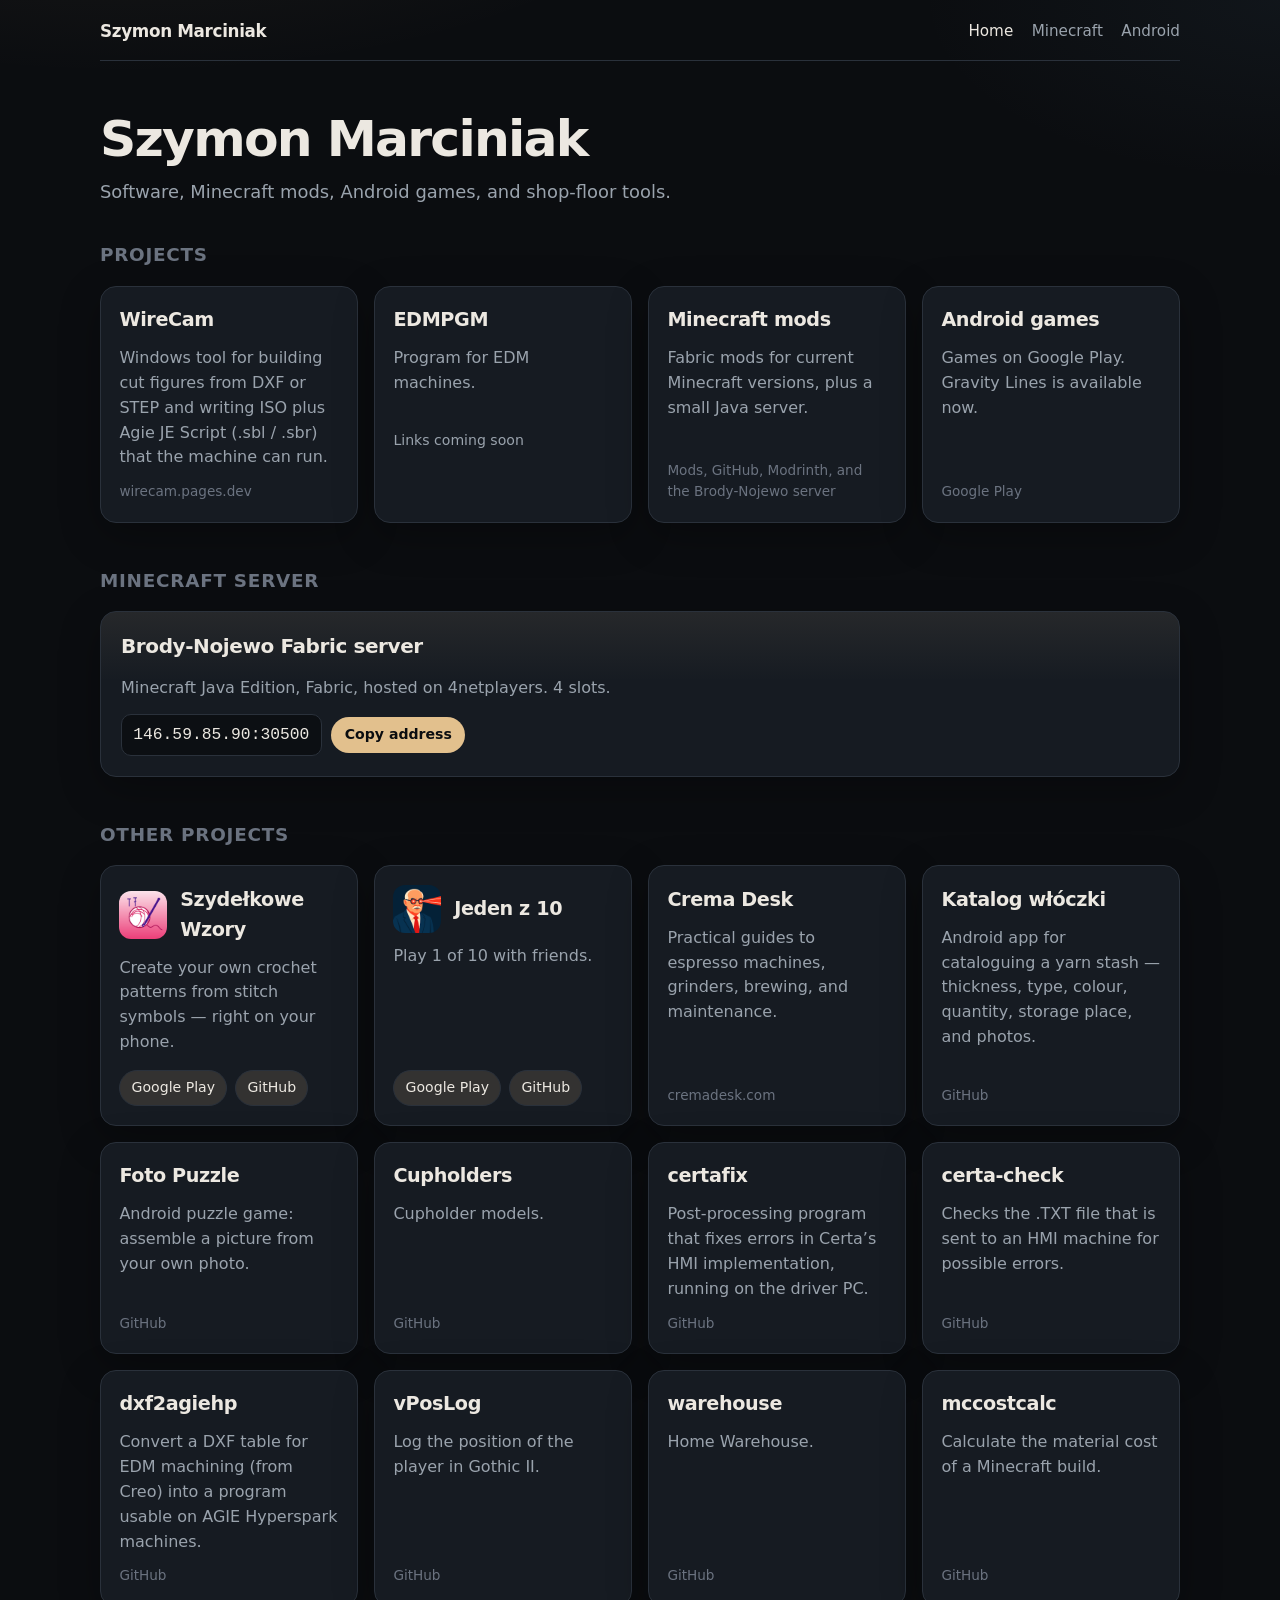
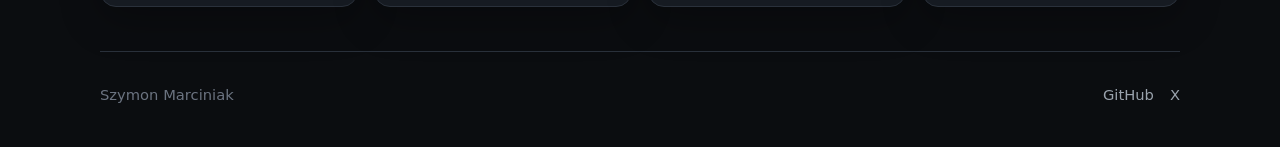
==== index.html @ 4e4fa3a3 "Add personal homepage Static site with project cards, Minecraft mods and the Brody-Nojewo server, An" ====
<!DOCTYPE html>
<html lang="en">
<head>
  <meta charset="utf-8">
  <meta name="viewport" content="width=device-width, initial-scale=1">
  <title>Szymon Marciniak</title>
  <meta name="description" content="Projects by Szymon Marciniak — WireCam, Minecraft mods, Android games, and other tools.">
  <link rel="icon" href="/assets/favicon.svg" type="image/svg+xml">
  <link rel="stylesheet" href="/assets/style.css">
</head>
<body>
  <header class="site-header wrap">
    <a class="wordmark" href="/">Szymon Marciniak</a>
    <nav class="nav" aria-label="Primary">
      <a href="/" aria-current="page">Home</a>
      <a href="/minecraft/">Minecraft</a>
      <a href="/android/">Android</a>
    </nav>
  </header>
  <main>
    <section class="hero wrap">
      <h1>Szymon Marciniak</h1>
      <p class="lede">Software, Minecraft mods, Android games, and shop-floor tools.</p>
    </section>

    <section class="section wrap" id="projects">
      <h2>Projects</h2>
      <div class="grid">
        <a class="card" href="https://wirecam.pages.dev">
          <h3>WireCam</h3>
          <p>Windows tool for building cut figures from DXF or STEP and writing ISO plus Agie JE Script (.sbl / .sbr) that the machine can run.</p>
          <span class="meta">wirecam.pages.dev</span>
        </a>

        <!--
          EDMPGM — program for EDM machines.
          Links will be added later. When they arrive, replace the placeholder
          paragraph with links, for example:
            <div class="actions">
              <a class="btn" href="https://…">Website</a>
              <a class="btn" href="https://github.com/VashaTS/…">GitHub</a>
              <a class="btn" href="…">Download</a>
            </div>
        -->
        <article class="card" id="edmpgm">
          <h3>EDMPGM</h3>
          <p>Program for EDM machines.</p>
          <p class="soon">Links coming soon</p>
        </article>

        <a class="card" href="/minecraft/">
          <h3>Minecraft mods</h3>
          <p>Fabric mods for current Minecraft versions, plus a small Java server.</p>
          <span class="meta">Mods, GitHub, Modrinth, and the Brody-Nojewo server</span>
        </a>

        <a class="card" href="/android/">
          <h3>Android games</h3>
          <p>Games on Google Play. Gravity Lines is available now.</p>
          <span class="meta">Google Play</span>
        </a>
      </div>
    </section>

    <section class="section wrap" id="minecraft-server">
      <h2>Minecraft server</h2>
    <article class="server" id="server">
      <h3>Brody-Nojewo Fabric server</h3>
      <p>Minecraft Java Edition, Fabric, hosted on 4netplayers. 4 slots.</p>
      <div class="address-row">
        <code class="address" id="server-address">146.59.85.90:30500</code>
        <button type="button" class="copy-btn" data-copy="146.59.85.90:30500" aria-label="Copy server address 146.59.85.90:30500">Copy address</button>
      </div>
    </article>
    </section>

    <section class="section wrap" id="other">
      <h2>Other projects</h2>
      <div class="grid">
        <article class="card">
          <div class="card-head">
            <img class="icon" src="/assets/icons/szydelkowe-wzory.png" alt="" width="48" height="48">
            <h3>Szydełkowe Wzory</h3>
          </div>
          <p>Create your own crochet patterns from stitch symbols — right on your phone.</p>
          <div class="actions">
            <a class="btn" href="https://play.google.com/store/apps/details?id=pl.szydelko.szydelkowe_wzory">Google Play</a>
            <a class="btn" href="https://github.com/VashaTS/szydelkowe-wzory">GitHub</a>
          </div>
        </article>
        <article class="card">
          <div class="card-head">
            <img class="icon" src="/assets/icons/jeden-z-10.png" alt="" width="48" height="48">
            <h3>Jeden z 10</h3>
          </div>
          <p>Play 1 of 10 with friends.</p>
          <div class="actions">
            <a class="btn" href="https://play.google.com/store/apps/details?id=net.szymonmarciniak.jeden_z_dziesieciu_v2">Google Play</a>
            <a class="btn" href="https://github.com/VashaTS/jedenz10">GitHub</a>
          </div>
        </article>
        <a class="card" href="https://cremadesk.com">
          <h3>Crema Desk</h3>
          <p>Practical guides to espresso machines, grinders, brewing, and maintenance.</p>
          <span class="meta">cremadesk.com</span>
        </a>
        <a class="card" href="https://github.com/VashaTS/katalog-wloczki">
          <h3>Katalog włóczki</h3>
          <p>Android app for cataloguing a yarn stash — thickness, type, colour, quantity, storage place, and photos.</p>
          <span class="meta">GitHub</span>
        </a>
        <a class="card" href="https://github.com/VashaTS/foto-puzzle">
          <h3>Foto Puzzle</h3>
          <p>Android puzzle game: assemble a picture from your own photo.</p>
          <span class="meta">GitHub</span>
        </a>
        <a class="card" href="https://github.com/VashaTS/cupholders">
          <h3>Cupholders</h3>
          <p>Cupholder models.</p>
          <span class="meta">GitHub</span>
        </a>
        <a class="card" href="https://github.com/VashaTS/certafix">
          <h3>certafix</h3>
          <p>Post-processing program that fixes errors in Certa’s HMI implementation, running on the driver PC.</p>
          <span class="meta">GitHub</span>
        </a>
        <a class="card" href="https://github.com/VashaTS/certa-check">
          <h3>certa-check</h3>
          <p>Checks the .TXT file that is sent to an HMI machine for possible errors.</p>
          <span class="meta">GitHub</span>
        </a>
        <a class="card" href="https://github.com/VashaTS/dxf2agiehp">
          <h3>dxf2agiehp</h3>
          <p>Convert a DXF table for EDM machining (from Creo) into a program usable on AGIE Hyperspark machines.</p>
          <span class="meta">GitHub</span>
        </a>
        <a class="card" href="https://github.com/VashaTS/vPosLog">
          <h3>vPosLog</h3>
          <p>Log the position of the player in Gothic II.</p>
          <span class="meta">GitHub</span>
        </a>
        <a class="card" href="https://github.com/VashaTS/warehouse">
          <h3>warehouse</h3>
          <p>Home Warehouse.</p>
          <span class="meta">GitHub</span>
        </a>
        <a class="card" href="https://github.com/VashaTS/mccostcalc">
          <h3>mccostcalc</h3>
          <p>Calculate the material cost of a Minecraft build.</p>
          <span class="meta">GitHub</span>
        </a>
      </div>
    </section>
  </main>
  <footer class="site-footer wrap">
    <div>Szymon Marciniak</div>
    <div class="footer-links">
      <a href="https://github.com/VashaTS">GitHub</a>
      <a href="https://x.com/Vsh333">X</a>
    </div>
  </footer>
  <script src="/assets/site.js" defer></script>
</body>
</html>
---- assets/style.css ----
/* Shared styles for the homepage. Edit colours and type here. */
:root {
  --bg: #0b0d10;
  --bg-elev: #12161c;
  --bg-card: #161b22;
  --bg-card-hover: #1b2129;
  --line: #2a313b;
  --text: #ece8e1;
  --muted: #9aa3ad;
  --faint: #6b7380;
  --accent: #e2c08d;
  --accent-dim: rgba(226, 192, 141, 0.14);
  --ok: #9dcfb0;
  --radius: 16px;
  --shadow: 0 12px 40px rgba(0, 0, 0, 0.28);
  --sans: "Segoe UI", "Helvetica Neue", system-ui, -apple-system, sans-serif;
  --mono: "ui-monospace", "SFMono-Regular", "Cascadia Code", "Consolas", monospace;
}

* { box-sizing: border-box; }
html { color-scheme: dark; scroll-behavior: smooth; }
body {
  margin: 0;
  min-height: 100vh;
  font-family: var(--sans);
  background:
    radial-gradient(1200px 500px at 10% -10%, rgba(226, 192, 141, 0.08), transparent 50%),
    radial-gradient(800px 400px at 100% 0%, rgba(90, 130, 160, 0.07), transparent 45%),
    var(--bg);
  color: var(--text);
  line-height: 1.55;
  font-size: 1rem;
}

a { color: var(--accent); text-decoration-thickness: 1px; text-underline-offset: 0.18em; }
a:hover { color: #f0d3a8; }
img { max-width: 100%; height: auto; }

.wrap {
  width: min(1080px, calc(100% - 2.5rem));
  margin: 0 auto;
}

.site-header {
  display: flex;
  align-items: center;
  justify-content: space-between;
  gap: 1rem;
  padding: 1.15rem 0 1rem;
  border-bottom: 1px solid var(--line);
}
.wordmark {
  color: var(--text);
  text-decoration: none;
  font-weight: 650;
  letter-spacing: -0.02em;
  font-size: 1.05rem;
}
.wordmark:hover { color: var(--text); }
.nav { display: flex; gap: 1.15rem; flex-wrap: wrap; }
.nav a {
  color: var(--muted);
  text-decoration: none;
  font-size: 0.95rem;
}
.nav a:hover, .nav a[aria-current="page"] { color: var(--text); }

.hero { padding: 3.25rem 0 2.25rem; }
.hero h1 {
  margin: 0 0 0.7rem;
  font-size: clamp(2.1rem, 5vw, 3.15rem);
  letter-spacing: -0.035em;
  line-height: 1.05;
  font-weight: 700;
}
.lede {
  margin: 0;
  max-width: 38rem;
  color: var(--muted);
  font-size: 1.12rem;
}

h2 {
  margin: 0 0 1rem;
  font-size: 1.15rem;
  letter-spacing: 0.04em;
  text-transform: uppercase;
  color: var(--faint);
  font-weight: 650;
}

.section { padding: 0 0 2.75rem; }

.grid {
  display: grid;
  grid-template-columns: repeat(auto-fill, minmax(250px, 1fr));
  gap: 1rem;
}

.card {
  display: flex;
  flex-direction: column;
  gap: 0.7rem;
  background: var(--bg-card);
  border: 1px solid var(--line);
  border-radius: var(--radius);
  padding: 1.15rem 1.15rem 1.2rem;
  box-shadow: var(--shadow);
  color: inherit;
  text-decoration: none;
  min-height: 100%;
}
a.card:hover, a.card:focus-visible {
  background: var(--bg-card-hover);
  border-color: #3a4350;
  color: inherit;
}
.card h3 {
  margin: 0;
  font-size: 1.2rem;
  letter-spacing: -0.02em;
  font-weight: 650;
}
.card p { margin: 0; color: var(--muted); flex: 1; }
.card .meta { color: var(--faint); font-size: 0.85rem; }

.card-head {
  display: flex;
  align-items: center;
  gap: 0.8rem;
}
.icon {
  width: 48px;
  height: 48px;
  border-radius: 12px;
  object-fit: cover;
  background: #0a0c0f;
  flex: none;
}
.icon--lg { width: 64px; height: 64px; border-radius: 16px; }

.actions { display: flex; flex-wrap: wrap; gap: 0.5rem; margin-top: 0.25rem; }

.btn {
  display: inline-flex;
  align-items: center;
  justify-content: center;
  gap: 0.35rem;
  padding: 0.38rem 0.7rem;
  border-radius: 999px;
  border: 1px solid var(--line);
  background: var(--accent-dim);
  color: var(--text);
  text-decoration: none;
  font-size: 0.88rem;
}
.btn:hover { border-color: var(--accent); color: var(--accent); }
.btn--disabled, .btn[aria-disabled="true"] {
  color: var(--faint);
  background: transparent;
  pointer-events: none;
}

.soon {
  display: inline-block;
  margin: 0;
  color: var(--accent);
  font-size: 0.88rem;
}

.server {
  display: grid;
  gap: 0.85rem;
  background:
    linear-gradient(180deg, rgba(226, 192, 141, 0.08), transparent 42%),
    var(--bg-card);
  border: 1px solid var(--line);
  border-radius: var(--radius);
  padding: 1.2rem 1.25rem 1.25rem;
  box-shadow: var(--shadow);
}
.server h3 { margin: 0; font-size: 1.25rem; letter-spacing: -0.02em; }
.server p { margin: 0; color: var(--muted); }
.address-row {
  display: flex;
  flex-wrap: wrap;
  align-items: center;
  gap: 0.6rem;
}
.address {
  font-family: var(--mono);
  font-size: 1.02rem;
  background: #0c0f13;
  border: 1px solid var(--line);
  border-radius: 10px;
  padding: 0.45rem 0.7rem;
  color: var(--text);
  user-select: all;
}
.copy-btn {
  font: inherit;
  font-size: 0.88rem;
  cursor: pointer;
  color: var(--bg);
  background: var(--accent);
  border: 0;
  border-radius: 999px;
  padding: 0.42rem 0.85rem;
  font-weight: 650;
}
.copy-btn:hover { filter: brightness(1.08); }
.copy-btn:focus-visible { outline: 2px solid var(--accent); outline-offset: 2px; }
.copy-btn[data-copied="1"] { background: var(--ok); color: #0b0d10; }

.site-footer {
  padding: 2rem 0 2.5rem;
  border-top: 1px solid var(--line);
  color: var(--faint);
  display: flex;
  justify-content: space-between;
  gap: 1rem;
  flex-wrap: wrap;
  font-size: 0.92rem;
}
.site-footer a { color: var(--muted); text-decoration: none; }
.site-footer a:hover { color: var(--accent); }
.footer-links { display: flex; gap: 1rem; }

.page-title { padding: 2.4rem 0 1.5rem; }
.page-title h1 {
  margin: 0 0 0.5rem;
  font-size: clamp(1.8rem, 4vw, 2.4rem);
  letter-spacing: -0.03em;
}
.page-title p { margin: 0; color: var(--muted); max-width: 40rem; }

@media (max-width: 600px) {
  .wrap { width: min(1080px, calc(100% - 1.5rem)); }
  .hero { padding-top: 2.2rem; }
  .icon { width: 44px; height: 44px; }
}
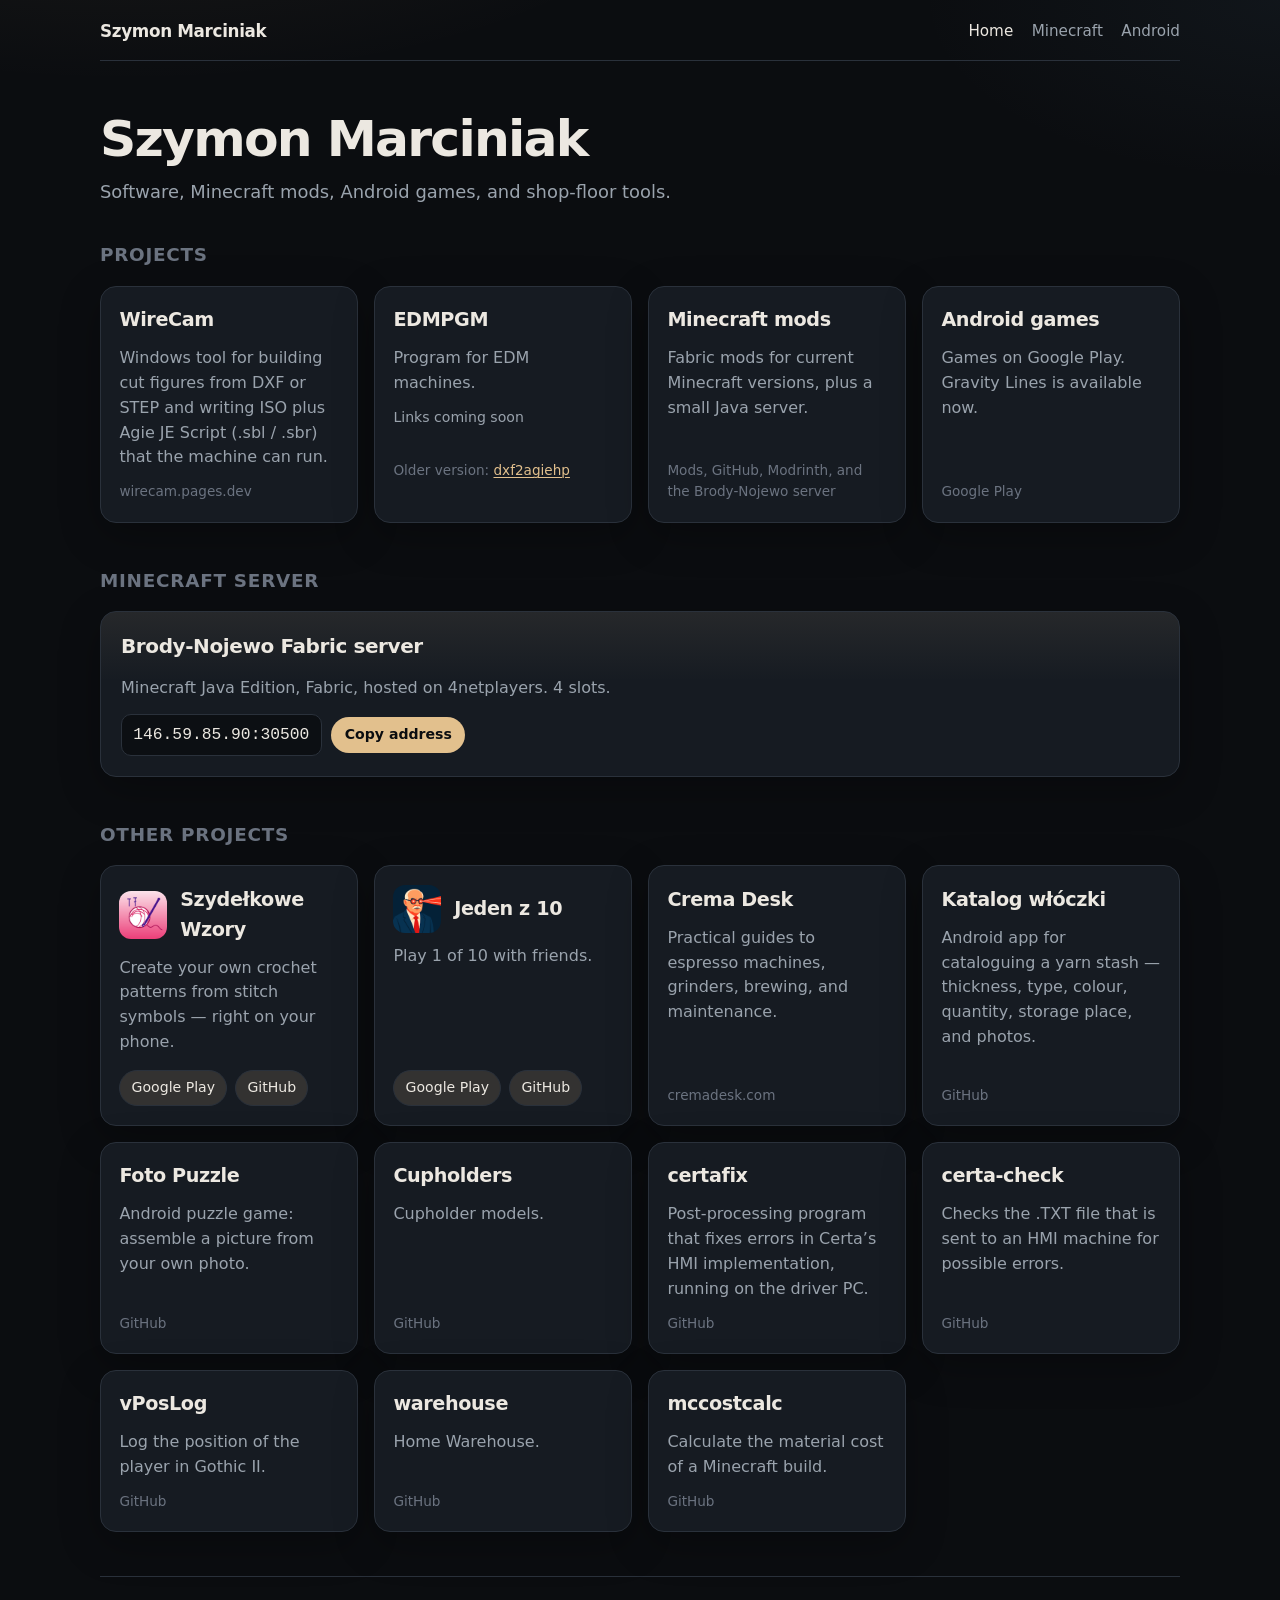
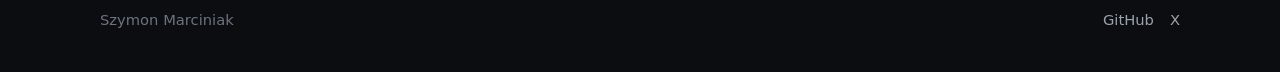
==== commit 8083f4bc: "Move dxf2agiehp onto the EDMPGM card as the older version EDMPGM is the current program for EDM mach" ====
--- a/index.html
+++ b/index.html
@@ -34,18 +34,20 @@
 
         <!--
           EDMPGM — program for EDM machines.
-          Links will be added later. When they arrive, replace the placeholder
-          paragraph with links, for example:
+          Links for the current version will be added later. When they arrive,
+          replace the "Links coming soon" paragraph with links, for example:
             <div class="actions">
               <a class="btn" href="https://…">Website</a>
               <a class="btn" href="https://github.com/VashaTS/…">GitHub</a>
               <a class="btn" href="…">Download</a>
             </div>
+          Keep the older-version link to dxf2agiehp below.
         -->
         <article class="card" id="edmpgm">
           <h3>EDMPGM</h3>
           <p>Program for EDM machines.</p>
           <p class="soon">Links coming soon</p>
+          <p class="meta">Older version: <a href="https://github.com/VashaTS/dxf2agiehp">dxf2agiehp</a></p>
         </article>
 
         <a class="card" href="/minecraft/">
@@ -129,11 +131,6 @@
           <p>Checks the .TXT file that is sent to an HMI machine for possible errors.</p>
           <span class="meta">GitHub</span>
         </a>
-        <a class="card" href="https://github.com/VashaTS/dxf2agiehp">
-          <h3>dxf2agiehp</h3>
-          <p>Convert a DXF table for EDM machining (from Creo) into a program usable on AGIE Hyperspark machines.</p>
-          <span class="meta">GitHub</span>
-        </a>
         <a class="card" href="https://github.com/VashaTS/vPosLog">
           <h3>vPosLog</h3>
           <p>Log the position of the player in Gothic II.</p>
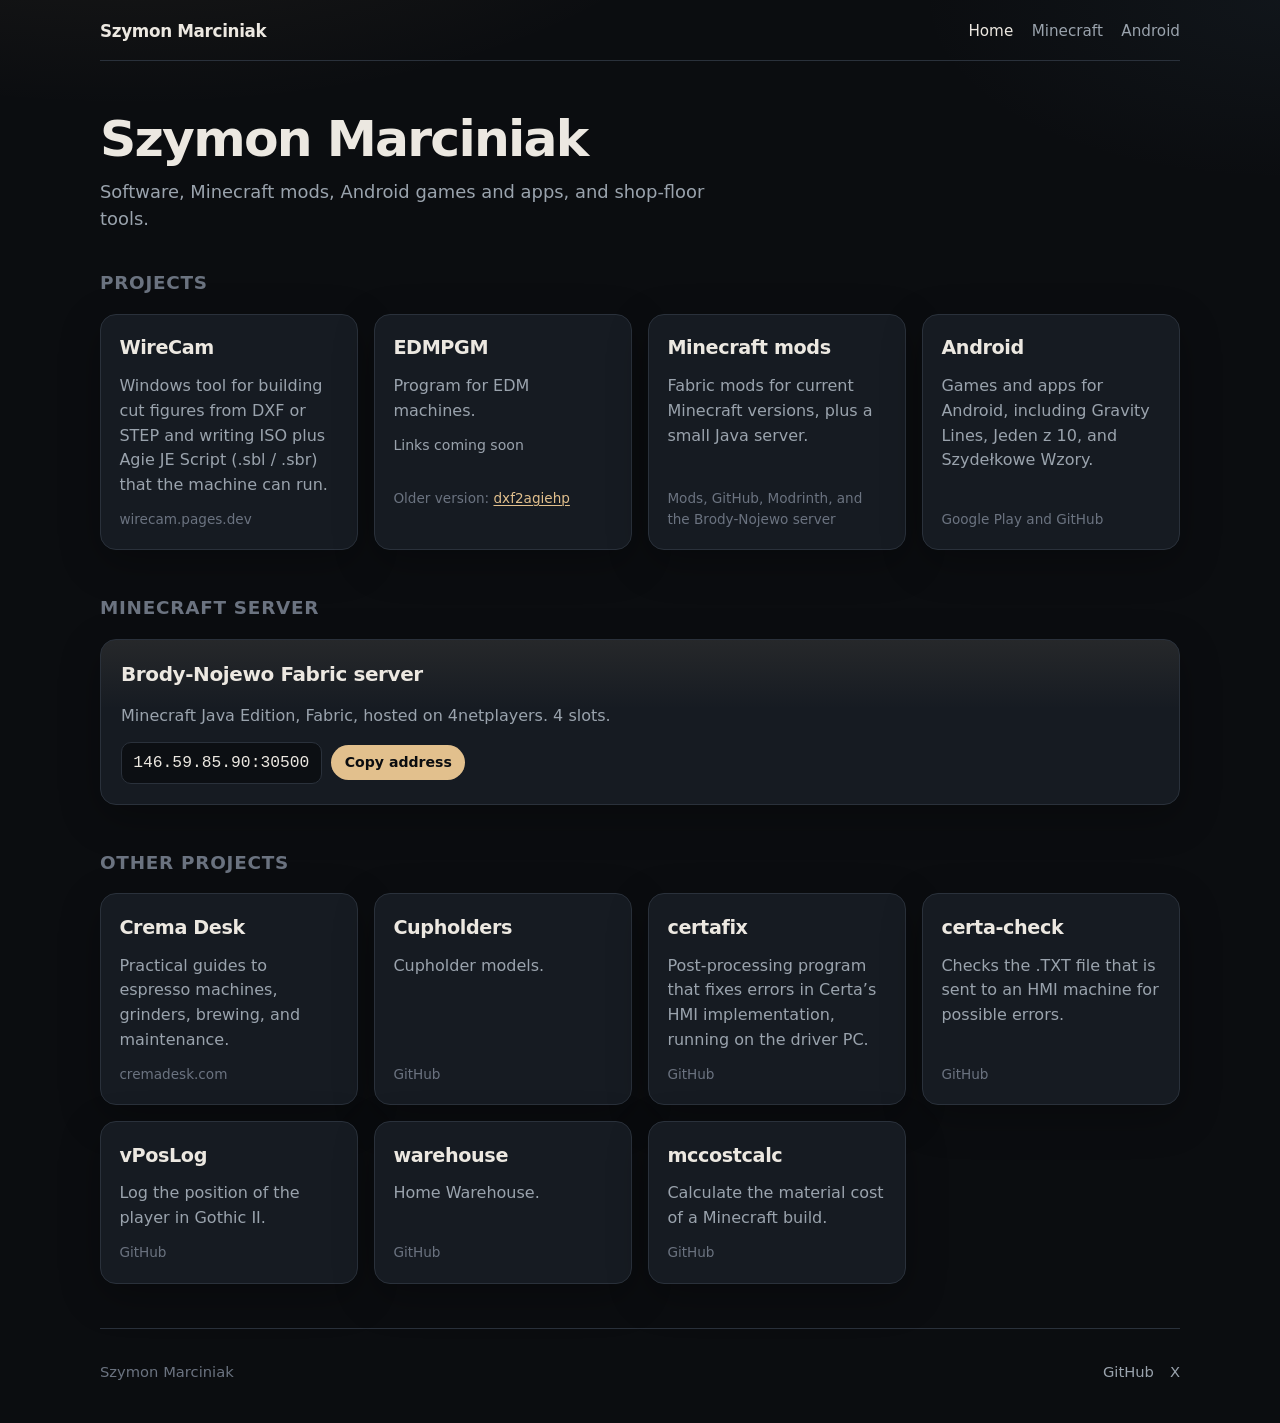
==== commit 95f3b51a: "Move Android games and apps onto the Android page The Android page now has Games (Gravity Lines, Jed" ====
--- a/index.html
+++ b/index.html
@@ -4,7 +4,7 @@
   <meta charset="utf-8">
   <meta name="viewport" content="width=device-width, initial-scale=1">
   <title>Szymon Marciniak</title>
-  <meta name="description" content="Projects by Szymon Marciniak — WireCam, Minecraft mods, Android games, and other tools.">
+  <meta name="description" content="Projects by Szymon Marciniak — WireCam, Minecraft mods, Android games and apps, and other tools.">
   <link rel="icon" href="/assets/favicon.svg" type="image/svg+xml">
   <link rel="stylesheet" href="/assets/style.css">
 </head>
@@ -20,7 +20,7 @@
   <main>
     <section class="hero wrap">
       <h1>Szymon Marciniak</h1>
-      <p class="lede">Software, Minecraft mods, Android games, and shop-floor tools.</p>
+      <p class="lede">Software, Minecraft mods, Android games and apps, and shop-floor tools.</p>
     </section>
 
     <section class="section wrap" id="projects">
@@ -57,9 +57,9 @@
         </a>
 
         <a class="card" href="/android/">
-          <h3>Android games</h3>
-          <p>Games on Google Play. Gravity Lines is available now.</p>
-          <span class="meta">Google Play</span>
+          <h3>Android</h3>
+          <p>Games and apps for Android, including Gravity Lines, Jeden z 10, and Szydełkowe Wzory.</p>
+          <span class="meta">Google Play and GitHub</span>
         </a>
       </div>
     </section>
@@ -79,42 +79,10 @@
     <section class="section wrap" id="other">
       <h2>Other projects</h2>
       <div class="grid">
-        <article class="card">
-          <div class="card-head">
-            <img class="icon" src="/assets/icons/szydelkowe-wzory.png" alt="" width="48" height="48">
-            <h3>Szydełkowe Wzory</h3>
-          </div>
-          <p>Create your own crochet patterns from stitch symbols — right on your phone.</p>
-          <div class="actions">
-            <a class="btn" href="https://play.google.com/store/apps/details?id=pl.szydelko.szydelkowe_wzory">Google Play</a>
-            <a class="btn" href="https://github.com/VashaTS/szydelkowe-wzory">GitHub</a>
-          </div>
-        </article>
-        <article class="card">
-          <div class="card-head">
-            <img class="icon" src="/assets/icons/jeden-z-10.png" alt="" width="48" height="48">
-            <h3>Jeden z 10</h3>
-          </div>
-          <p>Play 1 of 10 with friends.</p>
-          <div class="actions">
-            <a class="btn" href="https://play.google.com/store/apps/details?id=net.szymonmarciniak.jeden_z_dziesieciu_v2">Google Play</a>
-            <a class="btn" href="https://github.com/VashaTS/jedenz10">GitHub</a>
-          </div>
-        </article>
         <a class="card" href="https://cremadesk.com">
           <h3>Crema Desk</h3>
           <p>Practical guides to espresso machines, grinders, brewing, and maintenance.</p>
           <span class="meta">cremadesk.com</span>
-        </a>
-        <a class="card" href="https://github.com/VashaTS/katalog-wloczki">
-          <h3>Katalog włóczki</h3>
-          <p>Android app for cataloguing a yarn stash — thickness, type, colour, quantity, storage place, and photos.</p>
-          <span class="meta">GitHub</span>
-        </a>
-        <a class="card" href="https://github.com/VashaTS/foto-puzzle">
-          <h3>Foto Puzzle</h3>
-          <p>Android puzzle game: assemble a picture from your own photo.</p>
-          <span class="meta">GitHub</span>
         </a>
         <a class="card" href="https://github.com/VashaTS/cupholders">
           <h3>Cupholders</h3>
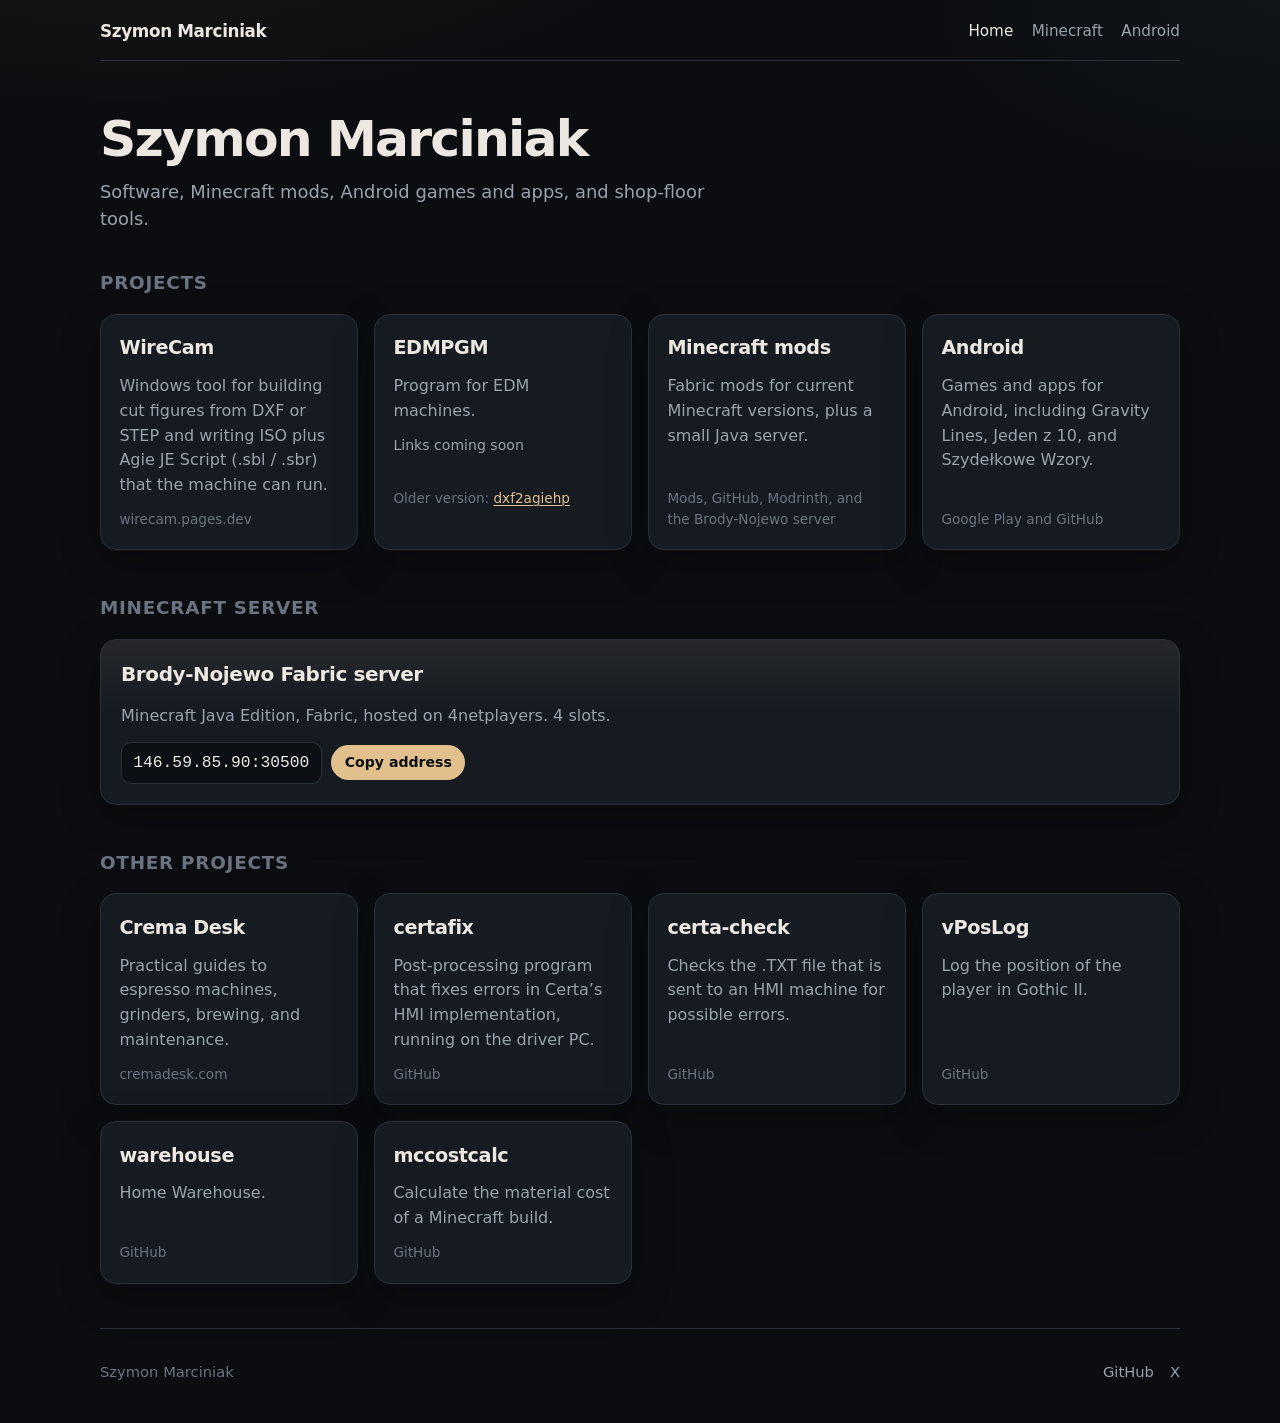
==== commit bf421d67: "Remove cupholders from Other projects" ====
--- a/index.html
+++ b/index.html
@@ -84,11 +84,6 @@
           <p>Practical guides to espresso machines, grinders, brewing, and maintenance.</p>
           <span class="meta">cremadesk.com</span>
         </a>
-        <a class="card" href="https://github.com/VashaTS/cupholders">
-          <h3>Cupholders</h3>
-          <p>Cupholder models.</p>
-          <span class="meta">GitHub</span>
-        </a>
         <a class="card" href="https://github.com/VashaTS/certafix">
           <h3>certafix</h3>
           <p>Post-processing program that fixes errors in Certa’s HMI implementation, running on the driver PC.</p>
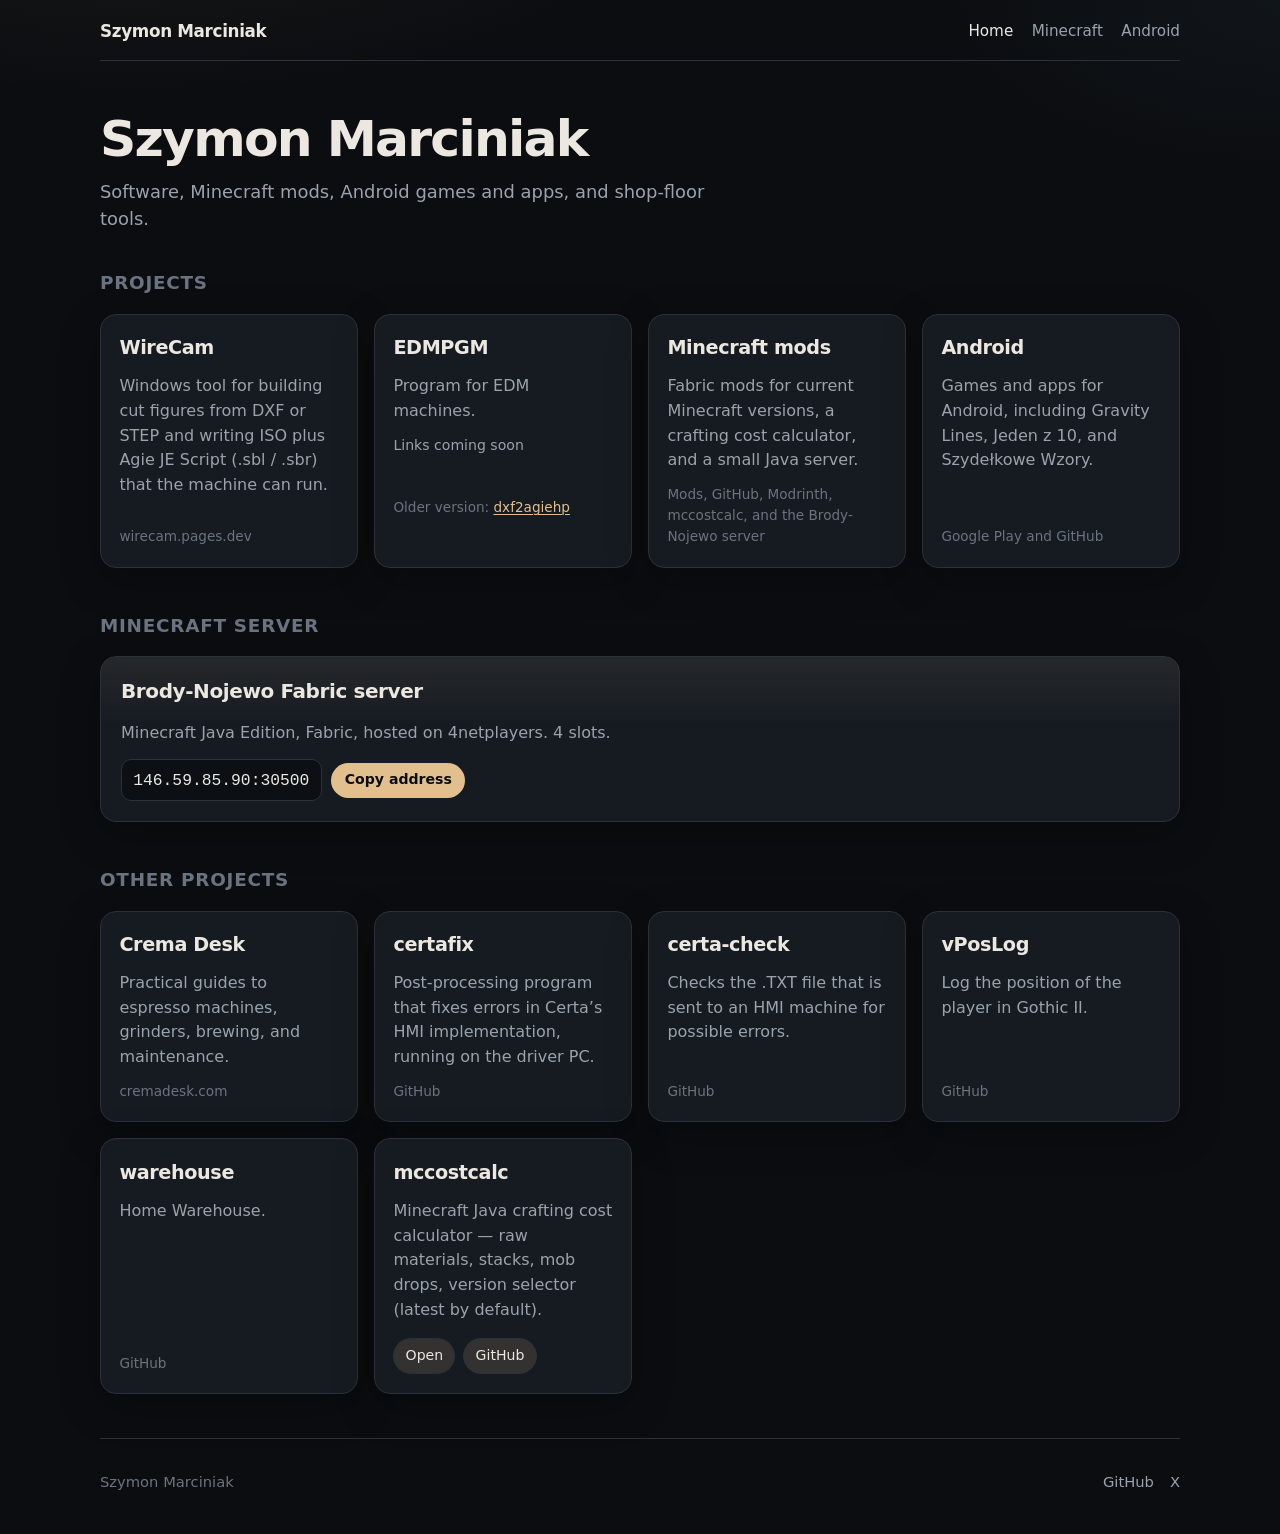
==== commit beac4ac0: "Point mccostcalc at the live site and list it under Minecraft tools The index card now opens https:/" ====
--- a/index.html
+++ b/index.html
@@ -52,8 +52,8 @@
 
         <a class="card" href="/minecraft/">
           <h3>Minecraft mods</h3>
-          <p>Fabric mods for current Minecraft versions, plus a small Java server.</p>
-          <span class="meta">Mods, GitHub, Modrinth, and the Brody-Nojewo server</span>
+          <p>Fabric mods for current Minecraft versions, a crafting cost calculator, and a small Java server.</p>
+          <span class="meta">Mods, GitHub, Modrinth, mccostcalc, and the Brody-Nojewo server</span>
         </a>
 
         <a class="card" href="/android/">
@@ -104,11 +104,14 @@
           <p>Home Warehouse.</p>
           <span class="meta">GitHub</span>
         </a>
-        <a class="card" href="https://github.com/VashaTS/mccostcalc">
+        <article class="card">
           <h3>mccostcalc</h3>
-          <p>Calculate the material cost of a Minecraft build.</p>
-          <span class="meta">GitHub</span>
-        </a>
+          <p>Minecraft Java crafting cost calculator — raw materials, stacks, mob drops, version selector (latest by default).</p>
+          <div class="actions">
+            <a class="btn" href="https://mccostcalc.pages.dev">Open</a>
+            <a class="btn" href="https://github.com/VashaTS/mccostcalc">GitHub</a>
+          </div>
+        </article>
       </div>
     </section>
   </main>
